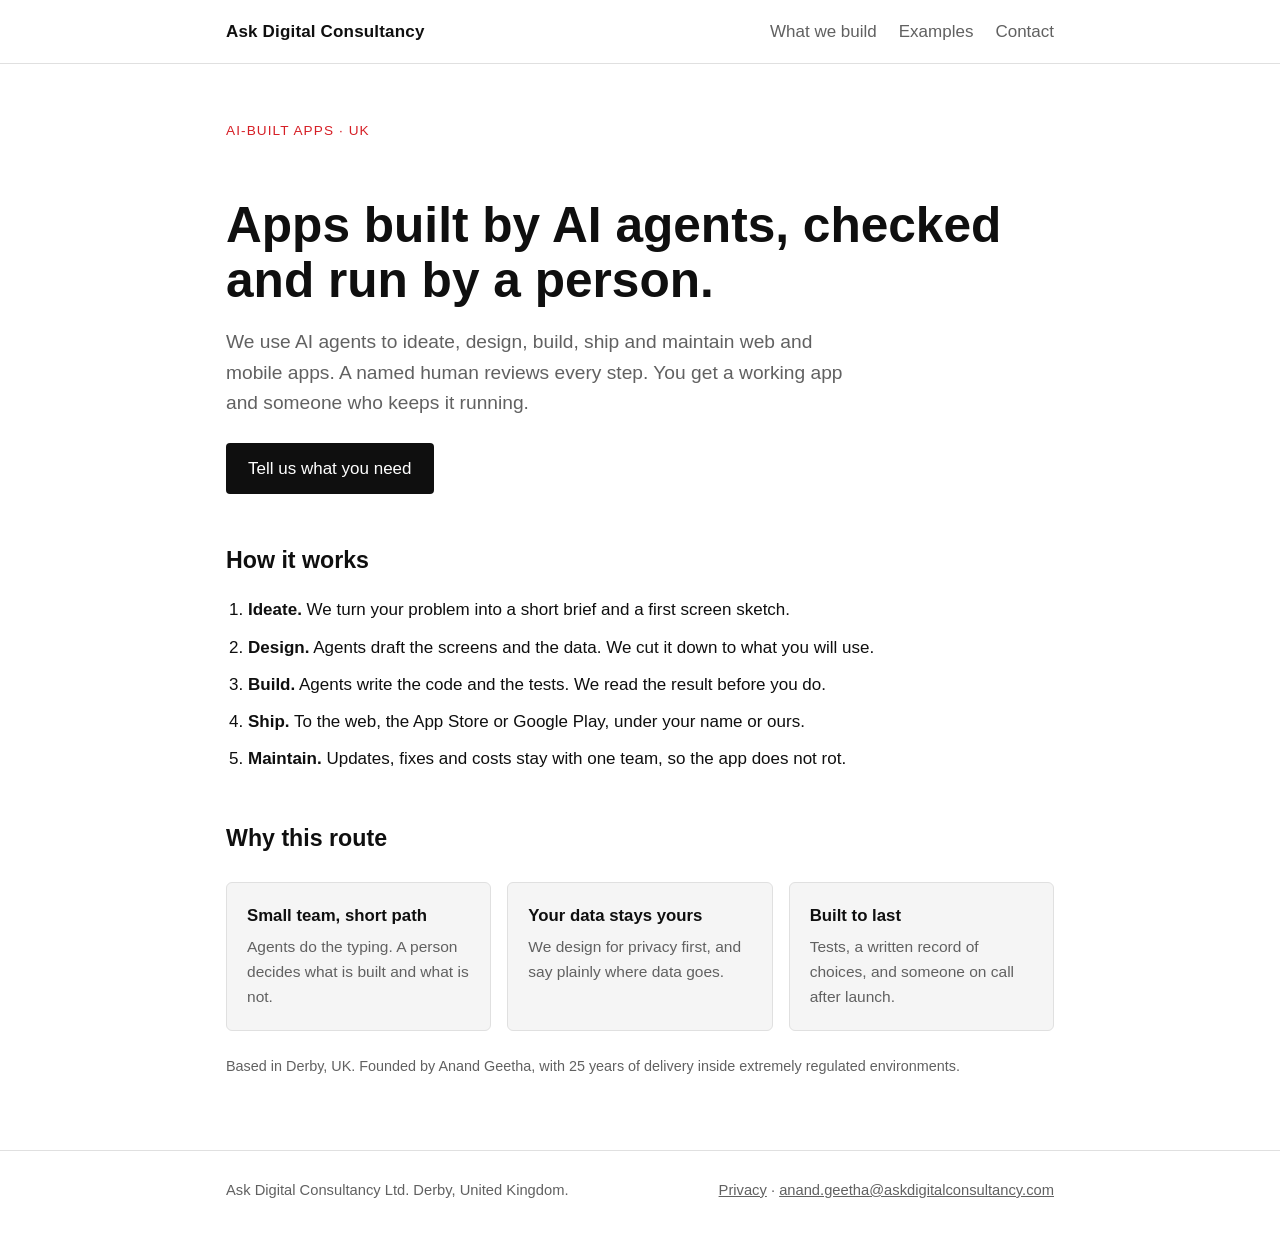
==== index.html @ 13b47992 "feat: first version of the Ask Digital Consultancy site Co-Authored-By: Claude Sonnet 5.5 <noreply@a" ====
<!doctype html>
<html lang="en-GB">
<head>
<meta charset="utf-8">
<meta name="viewport" content="width=device-width,initial-scale=1">
<title>Ask Digital Consultancy</title>
<meta name="description" content="AI agents that ideate, design, build and run web and mobile apps for small organisations.">
<link rel="stylesheet" href="/style.css">
<link rel="icon" href="data:image/svg+xml,%3Csvg xmlns='http://www.w3.org/2000/svg' viewBox='0 0 32 32'%3E%3Crect width='32' height='32' fill='%23d61f26'/%3E%3Ctext x='16' y='23' font-size='20' text-anchor='middle' fill='white' font-family='Arial' font-weight='700'%3EA%3C/text%3E%3C/svg%3E">
</head>
<body>
<header><div class="wrap">
<a class="brand" href="/">Ask Digital Consultancy</a>
<nav>
<a href="/what-we-build.html">What we build</a>
<a href="/examples.html">Examples</a>
<a href="/contact.html">Contact</a>
</nav>
</div></header>
<main class="wrap">

<p class="tag" style="margin-top:56px">AI-built apps · UK</p>
<h1>Apps built by AI agents, checked and run by a person.</h1>
<p class="lede">We use AI agents to ideate, design, build, ship and maintain web and mobile apps. A named human reviews every step. You get a working app and someone who keeps it running.</p>
<a class="btn" href="/contact.html">Tell us what you need</a>
<h2>How it works</h2>
<ol class="steps">
<li><strong>Ideate.</strong> We turn your problem into a short brief and a first screen sketch.</li>
<li><strong>Design.</strong> Agents draft the screens and the data. We cut it down to what you will use.</li>
<li><strong>Build.</strong> Agents write the code and the tests. We read the result before you do.</li>
<li><strong>Ship.</strong> To the web, the App Store or Google Play, under your name or ours.</li>
<li><strong>Maintain.</strong> Updates, fixes and costs stay with one team, so the app does not rot.</li>
</ol>
<h2>Why this route</h2>
<div class="grid">
<div class="card"><h3>Small team, short path</h3><p>Agents do the typing. A person decides what is built and what is not.</p></div>
<div class="card"><h3>Your data stays yours</h3><p>We design for privacy first, and say plainly where data goes.</p></div>
<div class="card"><h3>Built to last</h3><p>Tests, a written record of choices, and someone on call after launch.</p></div>
</div>
<p class="status">Based in Derby, UK. Founded by Anand Geetha, with 25 years of delivery inside extremely regulated environments.</p>
</main>
<footer><div class="wrap">
<span>Ask Digital Consultancy Ltd. Derby, United Kingdom.</span>
<span><a href="/privacy.html">Privacy</a> · <a href="mailto:anand.geetha@askdigitalconsultancy.com">anand.geetha@askdigitalconsultancy.com</a></span>
</div></footer>
</body>
</html>
---- style.css ----
:root{--bg:#fff;--fg:hsl(0 0% 6%);--mute:hsl(0 0% 38%);--line:hsl(0 0% 88%);--soft:hsl(0 0% 96%);--accent:rgb(214,31,38)}
@media (prefers-color-scheme:dark){:root{--bg:hsl(0 0% 7%);--fg:hsl(0 0% 95%);--mute:hsl(0 0% 66%);--line:hsl(0 0% 20%);--soft:hsl(0 0% 11%);--accent:rgb(240,70,76)}}
*{box-sizing:border-box}
html{overflow-x:clip}
body{margin:0;background:var(--bg);color:var(--fg);font:17px/1.6 -apple-system,BlinkMacSystemFont,"Segoe UI",Helvetica,Arial,sans-serif;overflow-x:clip}
a{color:inherit}
.wrap{max-width:860px;margin:0 auto;padding:0 16px}
header{border-bottom:1px solid var(--line)}
header .wrap{display:flex;flex-wrap:wrap;gap:12px 28px;align-items:center;justify-content:space-between;padding-top:18px;padding-bottom:18px}
.brand{font-weight:700;text-decoration:none;letter-spacing:.01em}
nav{display:flex;flex-wrap:wrap;gap:6px 22px}
nav a{text-decoration:none;color:var(--mute);white-space:nowrap}
nav a:hover,nav a[aria-current]{color:var(--fg)}
nav a[aria-current]{border-bottom:2px solid var(--accent)}
h1{font-size:clamp(2rem,6vw,3.1rem);line-height:1.12;margin:56px 0 18px;overflow-wrap:anywhere}
h2{font-size:1.45rem;margin:48px 0 12px}
p{margin:0 0 16px}
.lede{font-size:1.2rem;color:var(--mute);max-width:640px}
.tag{color:var(--accent);font-size:.85rem;letter-spacing:.08em;text-transform:uppercase}
.grid{display:grid;grid-template-columns:repeat(auto-fit,minmax(min(100%,240px),1fr));gap:16px;margin:24px 0}
.card{border:1px solid var(--line);background:var(--soft);padding:20px;border-radius:6px}
.card h3{margin:0 0 6px;font-size:1.05rem}
.card p{margin:0;color:var(--mute);font-size:.97rem}
.btn{display:inline-block;background:var(--fg);color:var(--bg);padding:12px 22px;border-radius:4px;text-decoration:none;margin-top:8px}
.btn:hover{background:var(--accent);color:#fff}
ol.steps{padding-left:22px}
ol.steps li{margin-bottom:10px}
footer{border-top:1px solid var(--line);margin-top:72px;padding:28px 0 40px;color:var(--mute);font-size:.92rem}
footer .wrap{display:flex;flex-wrap:wrap;gap:8px 28px;justify-content:space-between}
.status{color:var(--mute);font-size:.9rem}
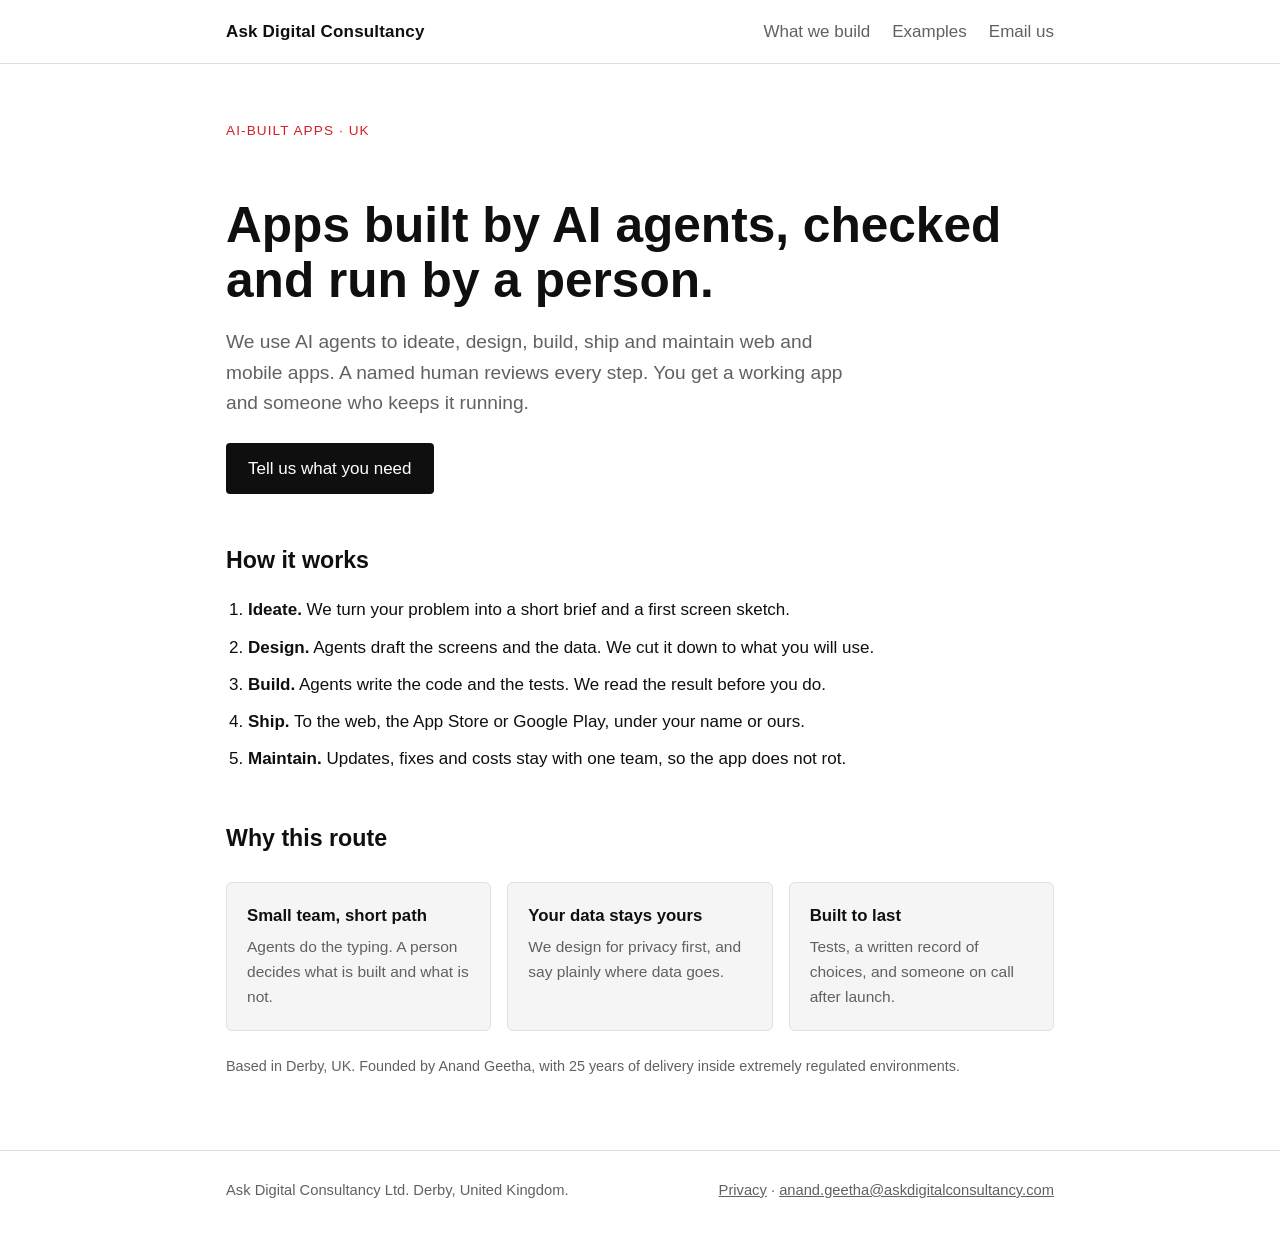
==== commit 4a20e46f: "feat: replace contact page with email links, drop street address Co-Authored-By: Claude Opus 5.5 <no" ====
--- a/index.html
+++ b/index.html
@@ -14,7 +14,7 @@
 <nav>
 <a href="/what-we-build.html">What we build</a>
 <a href="/examples.html">Examples</a>
-<a href="/contact.html">Contact</a>
+<a href="mailto:anand.geetha@askdigitalconsultancy.com">Email us</a>
 </nav>
 </div></header>
 <main class="wrap">
@@ -22,7 +22,7 @@
 <p class="tag" style="margin-top:56px">AI-built apps · UK</p>
 <h1>Apps built by AI agents, checked and run by a person.</h1>
 <p class="lede">We use AI agents to ideate, design, build, ship and maintain web and mobile apps. A named human reviews every step. You get a working app and someone who keeps it running.</p>
-<a class="btn" href="/contact.html">Tell us what you need</a>
+<a class="btn" href="mailto:anand.geetha@askdigitalconsultancy.com?subject=Enquiry">Tell us what you need</a>
 <h2>How it works</h2>
 <ol class="steps">
 <li><strong>Ideate.</strong> We turn your problem into a short brief and a first screen sketch.</li>
